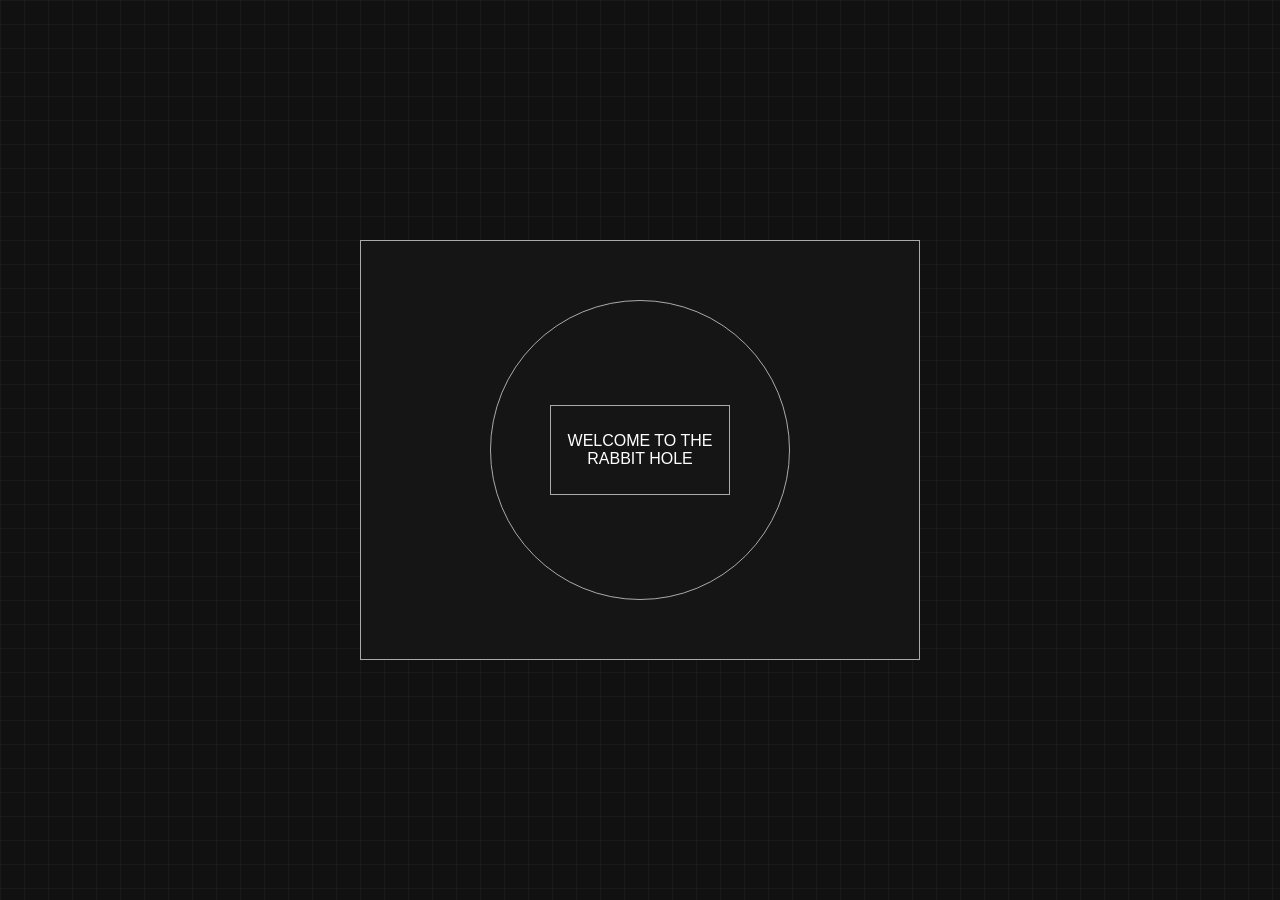
==== index.html @ 4875bff8 "Add files via upload" ====
<!doctype html>
<html lang="en">
<head>
  <meta charset="UTF-8">
  <meta name="viewport" content="width=device-width, initial-scale=1.0">
  <title>Rabbit Hole</title>
  <link rel="stylesheet" href="style.css">
</head>
<body>
  <main class="page center-page">
    <section class="portal">
      <div class="portal-ring">
        <a class="big-button" href="bulletin.html">WELCOME TO THE<br>RABBIT HOLE</a>
      </div>
    </section>
  </main>
</body>
</html>
---- style.css ----
*{box-sizing:border-box}html,body{margin:0;min-height:100%;font-family:Arial,Helvetica,sans-serif;background:#111;color:#eee}body{background-color:#111;background-image:linear-gradient(rgba(255,255,255,.035) 1px,transparent 1px),linear-gradient(90deg,rgba(255,255,255,.035) 1px,transparent 1px);background-size:24px 24px}.page{min-height:100vh;width:min(1000px,92vw);margin:auto;padding:40px 20px}.center-page{display:flex;align-items:center;justify-content:center}.portal{width:min(560px,90vw);height:420px;border:1px solid #aaa;display:grid;place-items:center;background:#151515}.portal-ring{width:300px;height:300px;border:1px solid #aaa;border-radius:50%;display:grid;place-items:center}.big-button,.nav-button,.sub-button{display:flex;align-items:center;justify-content:center;text-align:center;color:#fff;text-decoration:none;border:1px solid #aaa;background:#151515;transition:.18s ease}.big-button{width:180px;height:90px;padding:10px}.big-button:hover,.nav-button:hover,.sub-button:hover{background:#ddd;color:#111;transform:translateY(-2px)}header{border-bottom:1px solid #777;padding-bottom:18px;margin-bottom:40px;display:flex;align-items:center;gap:30px}h1{font-size:28px;margin:0}.back{color:#fff;text-decoration:none;border:1px solid #555;padding:8px 12px}.button-grid{display:grid;grid-template-columns:repeat(3,1fr);gap:30px;max-width:720px;margin:auto}.nav-button{height:120px;flex-direction:column;font-weight:bold;font-size:18px}.nav-button span{font-size:13px;font-weight:normal;margin-top:8px}.content{max-width:760px}.content h1{margin:50px 0 25px;font-size:36px}.content p{line-height:1.7;color:#ccc}.sub-button{width:220px;height:70px;margin-top:30px}.locked{text-align:center}.locked .status{font-size:24px;letter-spacing:4px}.locked h1{margin-top:100px}@media(max-width:650px){.button-grid{grid-template-columns:repeat(2,1fr);gap:16px}.portal{height:340px}.portal-ring{width:240px;height:240px}.big-button{width:160px;height:80px}}@media(max-width:430px){.button-grid{grid-template-columns:1fr}.page{padding:24px 14px}}
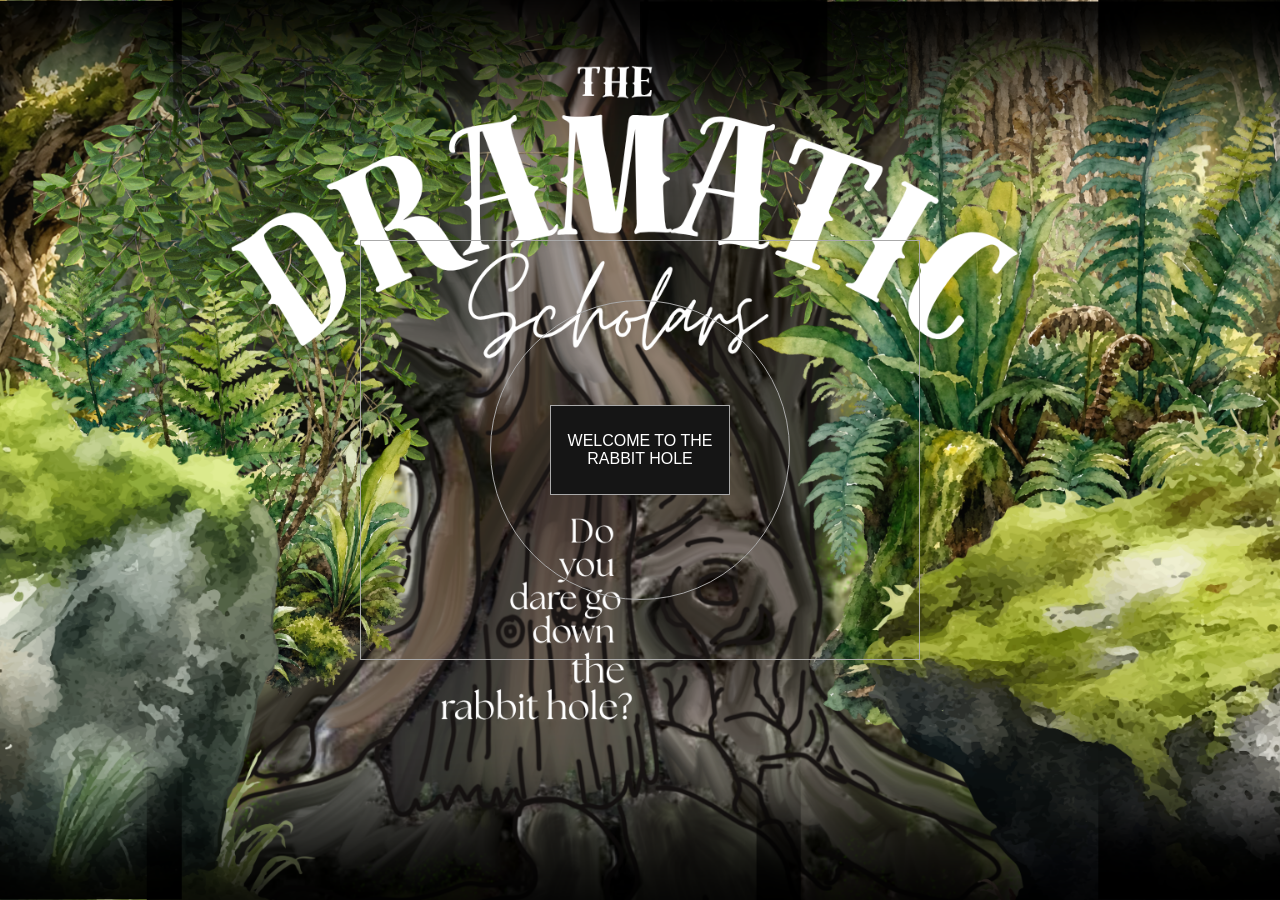
==== commit c9f070ef: "woo" ====
--- a/index.html
+++ b/index.html
@@ -6,7 +6,7 @@
   <title>Rabbit Hole</title>
   <link rel="stylesheet" href="style.css">
 </head>
-<body>
+<body class="hole-background">
   <main class="page center-page">
     <section class="portal">
       <div class="portal-ring">
--- a/style.css
+++ b/style.css
@@ -1 +1,200 @@
-*{box-sizing:border-box}html,body{margin:0;min-height:100%;font-family:Arial,Helvetica,sans-serif;background:#111;color:#eee}body{background-color:#111;background-image:linear-gradient(rgba(255,255,255,.035) 1px,transparent 1px),linear-gradient(90deg,rgba(255,255,255,.035) 1px,transparent 1px);background-size:24px 24px}.page{min-height:100vh;width:min(1000px,92vw);margin:auto;padding:40px 20px}.center-page{display:flex;align-items:center;justify-content:center}.portal{width:min(560px,90vw);height:420px;border:1px solid #aaa;display:grid;place-items:center;background:#151515}.portal-ring{width:300px;height:300px;border:1px solid #aaa;border-radius:50%;display:grid;place-items:center}.big-button,.nav-button,.sub-button{display:flex;align-items:center;justify-content:center;text-align:center;color:#fff;text-decoration:none;border:1px solid #aaa;background:#151515;transition:.18s ease}.big-button{width:180px;height:90px;padding:10px}.big-button:hover,.nav-button:hover,.sub-button:hover{background:#ddd;color:#111;transform:translateY(-2px)}header{border-bottom:1px solid #777;padding-bottom:18px;margin-bottom:40px;display:flex;align-items:center;gap:30px}h1{font-size:28px;margin:0}.back{color:#fff;text-decoration:none;border:1px solid #555;padding:8px 12px}.button-grid{display:grid;grid-template-columns:repeat(3,1fr);gap:30px;max-width:720px;margin:auto}.nav-button{height:120px;flex-direction:column;font-weight:bold;font-size:18px}.nav-button span{font-size:13px;font-weight:normal;margin-top:8px}.content{max-width:760px}.content h1{margin:50px 0 25px;font-size:36px}.content p{line-height:1.7;color:#ccc}.sub-button{width:220px;height:70px;margin-top:30px}.locked{text-align:center}.locked .status{font-size:24px;letter-spacing:4px}.locked h1{margin-top:100px}@media(max-width:650px){.button-grid{grid-template-columns:repeat(2,1fr);gap:16px}.portal{height:340px}.portal-ring{width:240px;height:240px}.big-button{width:160px;height:80px}}@media(max-width:430px){.button-grid{grid-template-columns:1fr}.page{padding:24px 14px}}+* {
+    box-sizing: border-box;
+}
+
+html,
+body {
+    margin: 0;
+    min-height: 100%;
+    font-family: Arial, Helvetica, sans-serif;
+    background: #111;
+    color: #eee;
+}
+
+body {
+    background-color: #111;
+    background-image: linear-gradient( rgba(255, 255, 255, 0.035) 1px, transparent 1px ), linear-gradient( 90deg, rgba(255, 255, 255, 0.035) 1px, transparent 1px );
+    background-size: 24px 24px;
+}
+
+.page {
+    min-height: 100vh;
+    width: min(1000px, 92vw);
+    margin: auto;
+    padding: 40px 20px;
+}
+.hole-background {
+    background-image: url("images/Entrance of Rabbit Hole.png");
+    background-size: cover;
+    background-position: center;
+    background-repeat: no-repeat;
+    background-attachment: fixed;
+}
+.center-page {
+    display: flex;
+    align-items: center;
+    justify-content: center;
+}
+
+.portal {
+    width: min(560px, 90vw);
+    height: 420px;
+    border: 1px solid #aaa;
+    display: grid;
+    place-items: center;
+}
+
+.portal-ring {
+    width: 300px;
+    height: 300px;
+    border: 1px solid #aaa;
+    border-radius: 50%;
+    display: grid;
+    place-items: center;
+}
+
+.big-button,
+.nav-button,
+.sub-button {
+    display: flex;
+    align-items: center;
+    justify-content: center;
+    text-align: center;
+    color: #fff;
+    text-decoration: none;
+    border: 1px solid #aaa;
+    background: #151515;
+    transition: 0.18s ease;
+}
+
+.big-button {
+    width: 180px;
+    height: 90px;
+    padding: 10px;
+}
+
+    .big-button:hover,
+    .nav-button:hover,
+    .sub-button:hover {
+        background: #ddd;
+        color: #111;
+        transform: translateY(-2px);
+    }
+
+header {
+    border-bottom: 1px solid #777;
+    padding-bottom: 18px;
+    margin-bottom: 40px;
+    display: flex;
+    align-items: center;
+    gap: 30px;
+}
+
+h1 {
+    font-size: 28px;
+    margin: 0;
+}
+
+.back {
+    color: #fff;
+    text-decoration: none;
+    border: 1px solid #555;
+    padding: 8px 12px;
+}
+
+.button-grid {
+    display: grid;
+    grid-template-columns: repeat(3, 1fr);
+    gap: 30px;
+    max-width: 720px;
+    margin: auto;
+}
+
+.nav-button {
+    height: 120px;
+    flex-direction: column;
+    font-weight: bold;
+    font-size: 18px;
+}
+
+    .nav-button span {
+        font-size: 13px;
+        font-weight: normal;
+        margin-top: 8px;
+    }
+
+.content {
+    max-width: 760px;
+}
+
+    .content h1 {
+        margin: 50px 0 25px;
+        font-size: 36px;
+    }
+
+    .content p {
+        line-height: 1.7;
+        color: #ccc;
+    }
+
+.sub-button {
+    width: 220px;
+    height: 70px;
+    margin-top: 30px;
+}
+
+.locked {
+    text-align: center;
+}
+
+    .locked .status {
+        font-size: 24px;
+        letter-spacing: 4px;
+    }
+
+    .locked h1 {
+        margin-top: 100px;
+    }
+
+
+/* -------------------- */
+/* Tablet / Mobile      */
+/* -------------------- */
+
+@media (max-width: 650px) {
+
+    .button-grid {
+        grid-template-columns: repeat(2, 1fr);
+        gap: 16px;
+    }
+
+    .portal {
+        height: 340px;
+    }
+
+    .portal-ring {
+        width: 240px;
+        height: 240px;
+    }
+
+    .big-button {
+        width: 160px;
+        height: 80px;
+    }
+}
+
+
+/* -------------------- */
+/* Small Mobile         */
+/* -------------------- */
+
+@media (max-width: 430px) {
+
+    .button-grid {
+        grid-template-columns: 1fr;
+    }
+
+    .page {
+        padding: 24px 14px;
+    }
+}
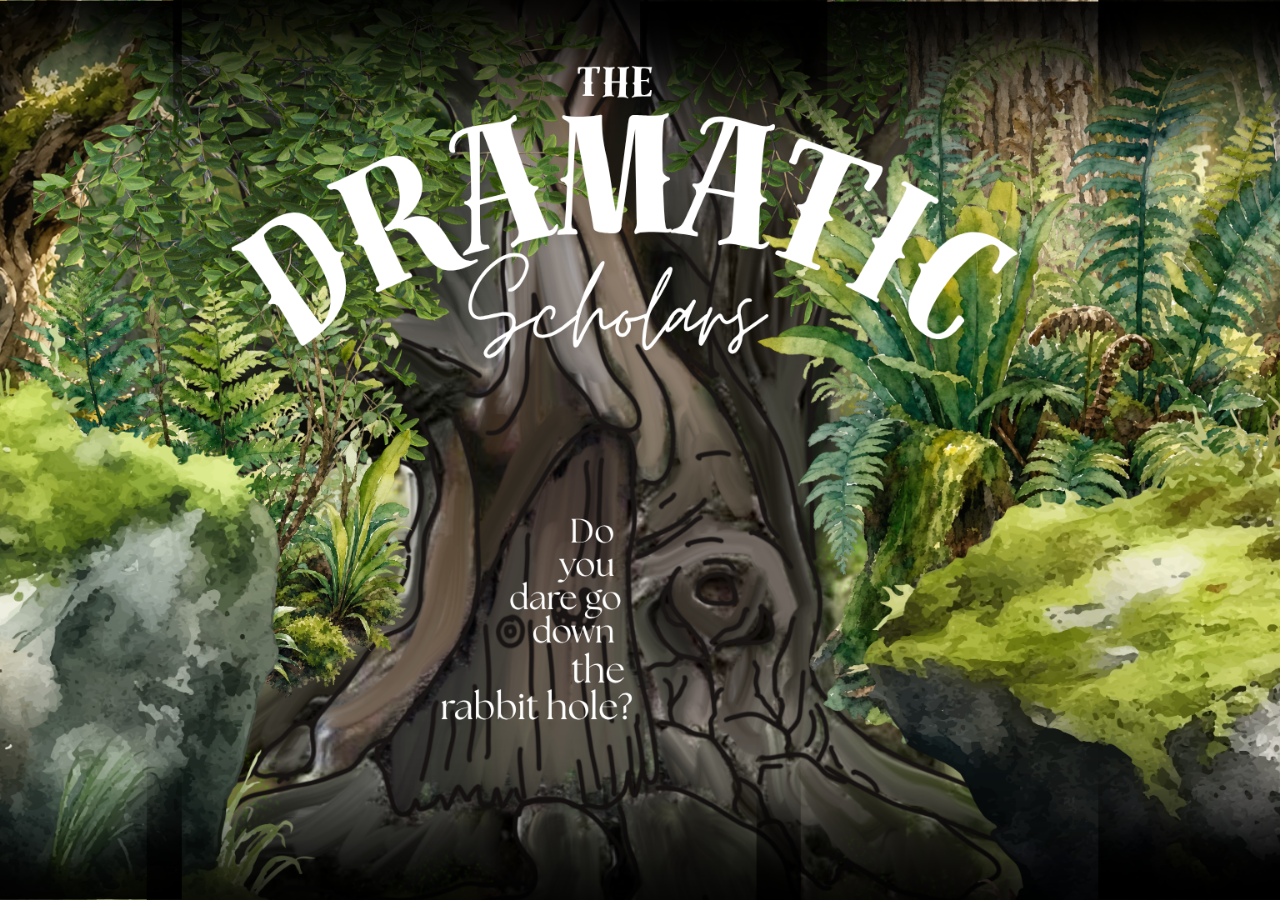
==== commit d37297f6: "updates" ====
--- a/index.html
+++ b/index.html
@@ -10,7 +10,7 @@
   <main class="page center-page">
     <section class="portal">
       <div class="portal-ring">
-        <a class="big-button" href="bulletin.html">WELCOME TO THE<br>RABBIT HOLE</a>
+        <a class="big-button" href="bulletin.html"></a>
       </div>
     </section>
   </main>
--- a/style.css
+++ b/style.css
@@ -7,51 +7,62 @@
     margin: 0;
     min-height: 100%;
     font-family: Arial, Helvetica, sans-serif;
-    background: #111;
+    background: #0b0800;
     color: #eee;
 }
 
 body {
-    background-color: #111;
-    background-image: linear-gradient( rgba(255, 255, 255, 0.035) 1px, transparent 1px ), linear-gradient( 90deg, rgba(255, 255, 255, 0.035) 1px, transparent 1px );
-    background-size: 24px 24px;
+    #background-image: linear-gradient(rgba(255,255,255,.035) 1px, transparent 1px), linear-gradient(90deg, rgba(255,255,255,.035) 1px, transparent 1px);
+    #background-size: 24px 24px;
 }
 
 .page {
+    width: min(1000px, 92vw);
     min-height: 100vh;
-    width: min(1000px, 92vw);
     margin: auto;
     padding: 40px 20px;
 }
+
 .hole-background {
-    background-image: url("images/Entrance of Rabbit Hole.png");
-    background-size: cover;
-    background-position: center;
-    background-repeat: no-repeat;
-    background-attachment: fixed;
-}
+    background: url("images/Entrance_of_Rabbit_Hole.png") center / cover no-repeat fixed;
+}
+
 .center-page {
     display: flex;
     align-items: center;
     justify-content: center;
 }
 
+/* Portal */
+
 .portal {
-    width: min(560px, 90vw);
-    height: 420px;
-    border: 1px solid #aaa;
+    width: 600px;
+    height: 500px;
     display: grid;
     place-items: center;
+
+    /* Invisible */
+    border: none;
+    background: transparent;
+    text-decoration: none;
+    color: transparent;
 }
 
 .portal-ring {
     width: 300px;
     height: 300px;
-    border: 1px solid #aaa;
     border-radius: 50%;
     display: grid;
     place-items: center;
-}
+
+    /* Invisible */
+    border: none;
+    background: transparent;
+    text-decoration: none;
+    color: transparent;
+}
+
+/* Buttons */
 
 .big-button,
 .nav-button,
@@ -60,17 +71,7 @@
     align-items: center;
     justify-content: center;
     text-align: center;
-    color: #fff;
-    text-decoration: none;
-    border: 1px solid #aaa;
-    background: #151515;
-    transition: 0.18s ease;
-}
-
-.big-button {
-    width: 180px;
-    height: 90px;
-    padding: 10px;
+    transition: .18s ease;
 }
 
     .big-button:hover,
@@ -81,60 +82,29 @@
         transform: translateY(-2px);
     }
 
-header {
-    border-bottom: 1px solid #777;
-    padding-bottom: 18px;
-    margin-bottom: 40px;
-    display: flex;
-    align-items: center;
-    gap: 30px;
-}
-
-h1 {
-    font-size: 28px;
-    margin: 0;
-}
-
-.back {
-    color: #fff;
-    text-decoration: none;
-    border: 1px solid #555;
-    padding: 8px 12px;
-}
-
-.button-grid {
-    display: grid;
-    grid-template-columns: repeat(3, 1fr);
-    gap: 30px;
-    max-width: 720px;
-    margin: auto;
+.big-button {
+    width: 180px;
+    height: 90px;
+    padding: 10px;
+
+    /* Invisible */
+    border: none;
+    background: transparent;
+    text-decoration: none;
+    color: transparent;
 }
 
 .nav-button {
     height: 120px;
     flex-direction: column;
+    font-size: 18px;
     font-weight: bold;
-    font-size: 18px;
 }
 
     .nav-button span {
+        margin-top: 8px;
         font-size: 13px;
         font-weight: normal;
-        margin-top: 8px;
-    }
-
-.content {
-    max-width: 760px;
-}
-
-    .content h1 {
-        margin: 50px 0 25px;
-        font-size: 36px;
-    }
-
-    .content p {
-        line-height: 1.7;
-        color: #ccc;
     }
 
 .sub-button {
@@ -143,6 +113,72 @@
     margin-top: 30px;
 }
 
+/* Header */
+
+header {
+    display: flex;
+    align-items: center;
+    gap: 30px;
+    margin-bottom: 40px;
+    padding-bottom: 18px;
+    border-bottom: 1px solid #777;
+}
+
+h1 {
+    margin: 0;
+    font-size: 28px;
+}
+
+.back {
+    color: #fff;
+    text-decoration: none;
+    border: 1px solid #555;
+    padding: 8px 12px;
+}
+
+/* Image Buttons */
+
+.button-grid {
+    display: grid;
+    grid-template-columns: repeat(3, 1fr);
+    gap: 20px;
+    width: 100%;
+}
+
+.image-button {
+    display: block;
+    width: 100%;
+}
+
+    .image-button img {
+        display: block;
+        width: 100%;
+        height: auto;
+    }
+
+    .image-button:hover img {
+        transform: scale(1.05);
+        filter: brightness(1.2);
+    }
+
+/* Content */
+
+.content {
+    max-width: 760px;
+}
+
+    .content h1 {
+        margin: 50px 0 25px;
+        font-size: 36px;
+    }
+
+    .content p {
+        line-height: 1.7;
+        color: #ccc;
+    }
+
+/* Locked */
+
 .locked {
     text-align: center;
 }
@@ -156,13 +192,9 @@
         margin-top: 100px;
     }
 
-
-/* -------------------- */
-/* Tablet / Mobile      */
-/* -------------------- */
+/* Tablet */
 
 @media (max-width: 650px) {
-
     .button-grid {
         grid-template-columns: repeat(2, 1fr);
         gap: 16px;
@@ -183,13 +215,9 @@
     }
 }
 
-
-/* -------------------- */
-/* Small Mobile         */
-/* -------------------- */
+/* Small Mobile */
 
 @media (max-width: 430px) {
-
     .button-grid {
         grid-template-columns: 1fr;
     }
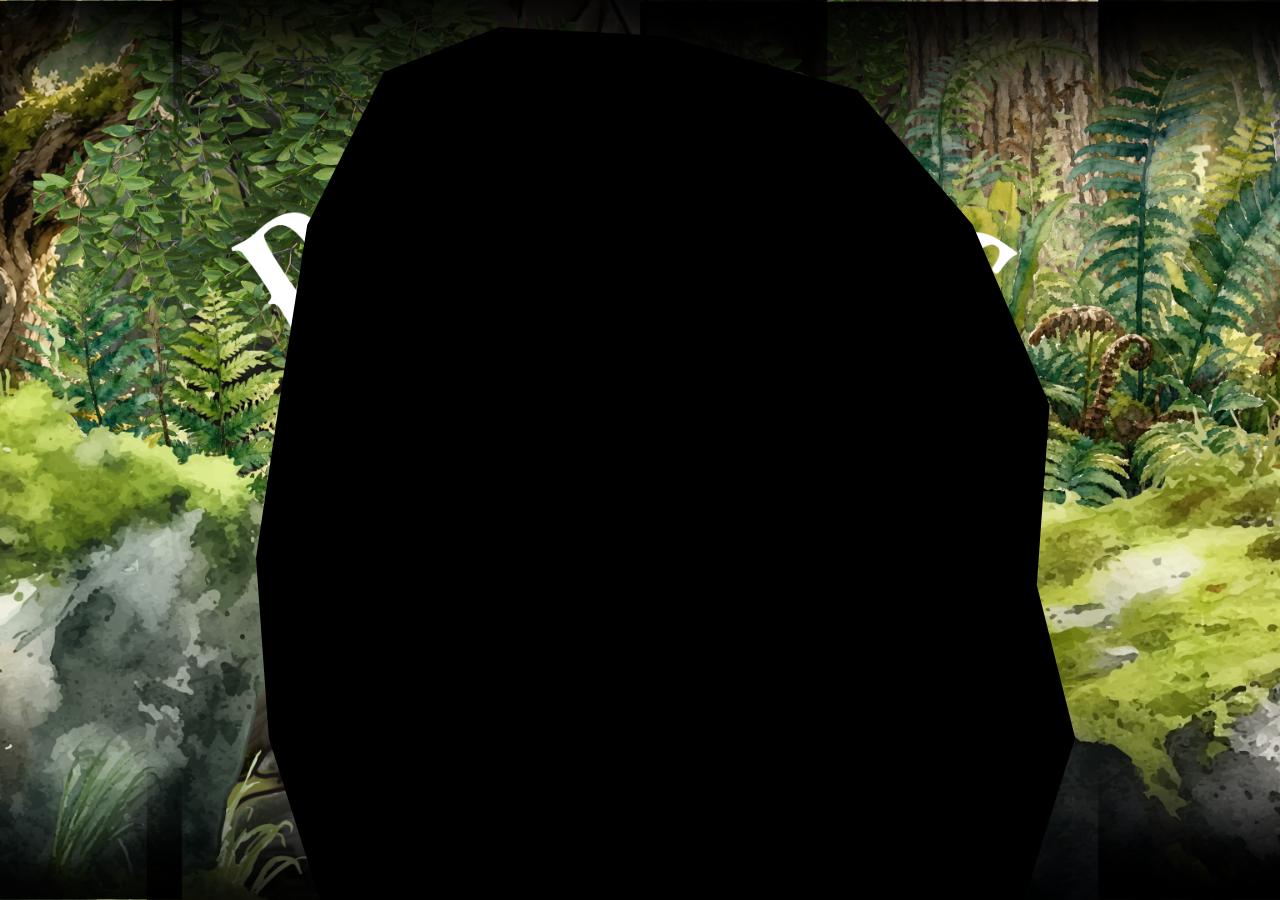
==== commit 7049cb36: "we are going to make it" ====
--- a/index.html
+++ b/index.html
@@ -8,11 +8,7 @@
 </head>
 <body class="hole-background">
   <main class="page center-page">
-    <section class="portal">
-      <div class="portal-ring">
-        <a class="big-button" href="bulletin.html"></a>
-      </div>
-    </section>
+     <a href="bulletin.html" class="door-button"></a>
   </main>
 </body>
 </html>
--- a/style.css
+++ b/style.css
@@ -12,13 +12,15 @@
 }
 
 body {
-    #background-image: linear-gradient(rgba(255,255,255,.035) 1px, transparent 1px), linear-gradient(90deg, rgba(255,255,255,.035) 1px, transparent 1px);
-    #background-size: 24px 24px;
+    /*background-image: linear-gradient(rgba(255,255,255,.035) 1px, transparent 1px), linear-gradient(90deg, rgba(255,255,255,.035) 1px, transparent 1px);
+    #background-size: 24px 24px;*/
 }
 
 .page {
-    width: min(1000px, 92vw);
+    /*width: min(1000px, 92vw);*/
+    position: relative;
     min-height: 100vh;
+
     margin: auto;
     padding: 40px 20px;
 }
@@ -33,38 +35,25 @@
     justify-content: center;
 }
 
-/* Portal */
-
-.portal {
-    width: 600px;
-    height: 500px;
-    display: grid;
-    place-items: center;
-
+/* Buttons */
+.door-button {
+    position: absolute;
+    inset: 0;
+    display: block;
+    z-index: 100;
     /* Invisible */
+    background: black;
     border: none;
-    background: transparent;
-    text-decoration: none;
-    color: transparent;
+    /* Shape of the door */
+    clip-path: polygon( 30% 8%, 39% 3%, 52% 4%, 67% 10%, 76% 25%, 82% 45%, 81% 65%, 84% 82%, 80% 100%, 25% 100%, 21% 82%, 20% 62%, 22% 43%, 24% 25% );
+    cursor: pointer;
+}
+.door-button:hover {
+    background: #ddd;
+    color: #111;
+    transform: translateY(-2px);
 }
 
-.portal-ring {
-    width: 300px;
-    height: 300px;
-    border-radius: 50%;
-    display: grid;
-    place-items: center;
-
-    /* Invisible */
-    border: none;
-    background: transparent;
-    text-decoration: none;
-    color: transparent;
-}
-
-/* Buttons */
-
-.big-button,
 .nav-button,
 .sub-button {
     display: flex;
@@ -74,7 +63,6 @@
     transition: .18s ease;
 }
 
-    .big-button:hover,
     .nav-button:hover,
     .sub-button:hover {
         background: #ddd;
@@ -82,17 +70,7 @@
         transform: translateY(-2px);
     }
 
-.big-button {
-    width: 180px;
-    height: 90px;
-    padding: 10px;
 
-    /* Invisible */
-    border: none;
-    background: transparent;
-    text-decoration: none;
-    color: transparent;
-}
 
 .nav-button {
     height: 120px;
@@ -199,20 +177,7 @@
         grid-template-columns: repeat(2, 1fr);
         gap: 16px;
     }
-
-    .portal {
-        height: 340px;
-    }
-
-    .portal-ring {
-        width: 240px;
-        height: 240px;
-    }
-
-    .big-button {
-        width: 160px;
-        height: 80px;
-    }
+   
 }
 
 /* Small Mobile */
